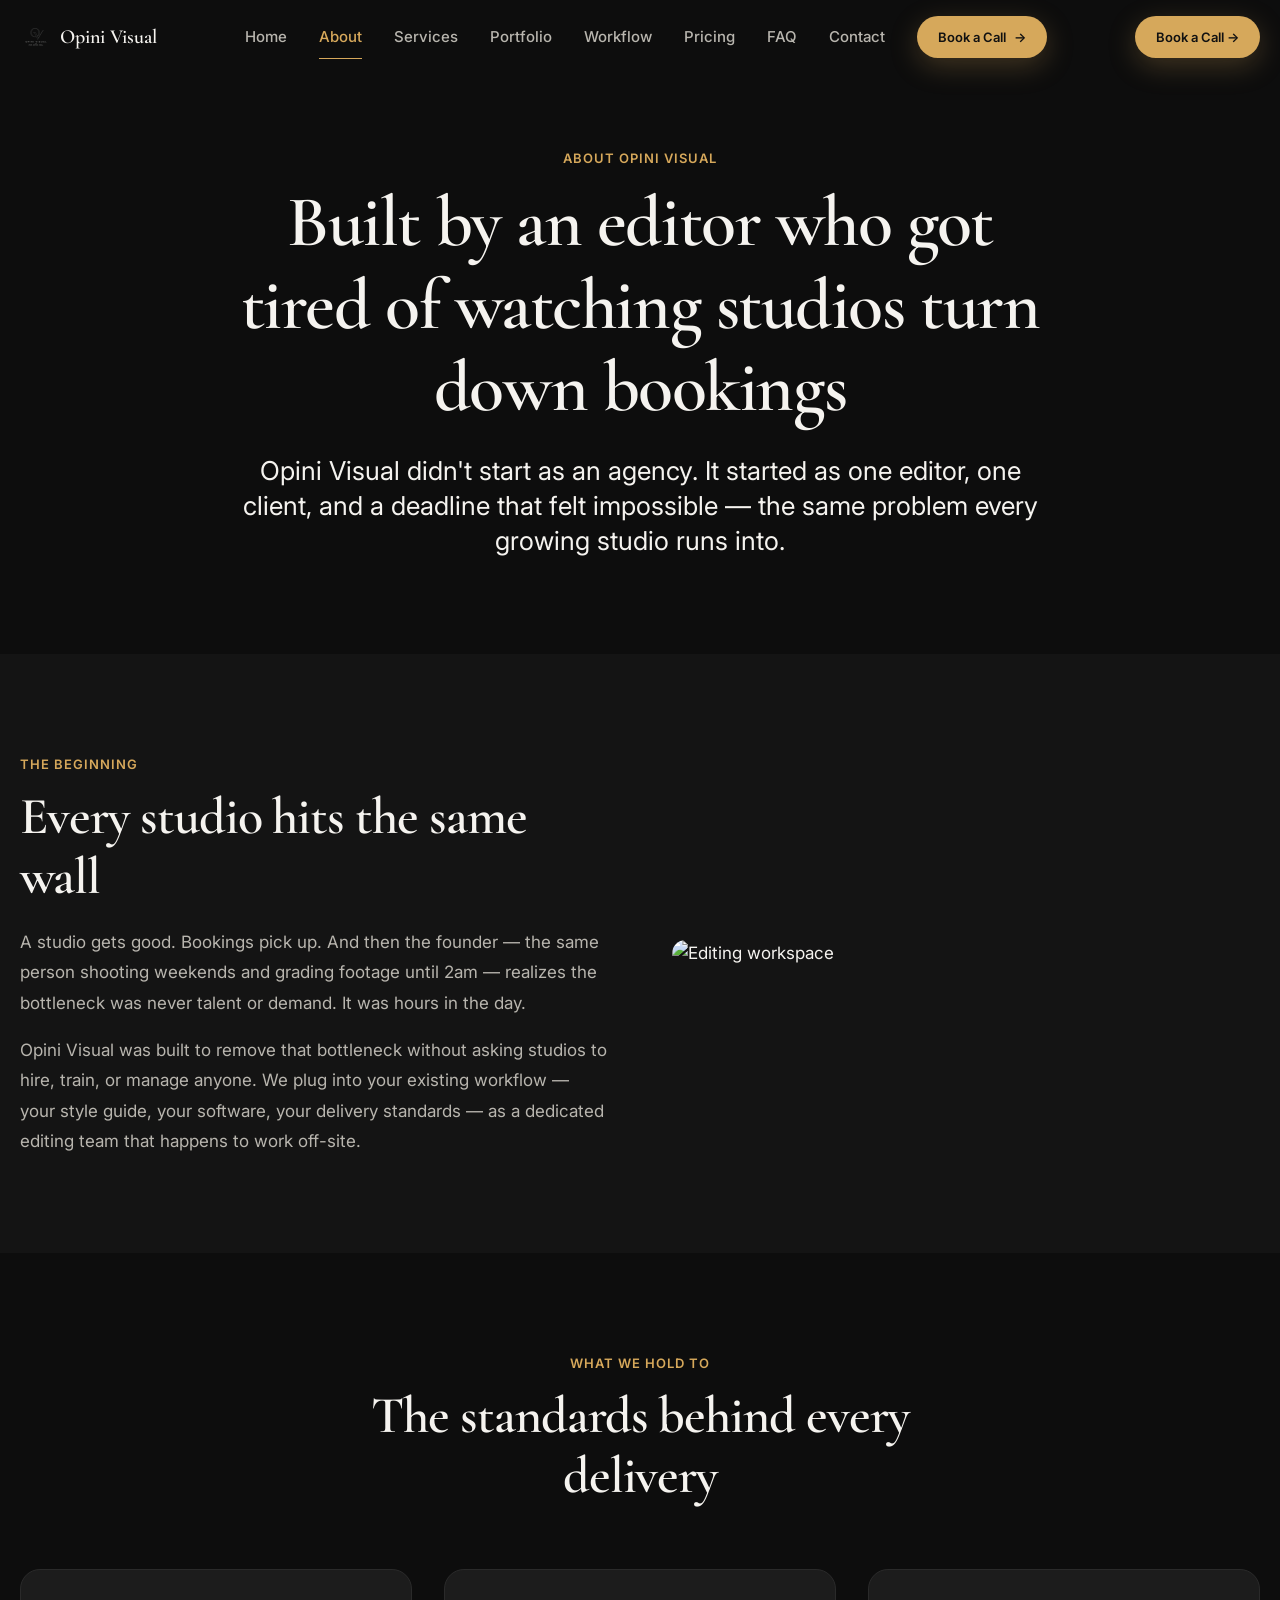
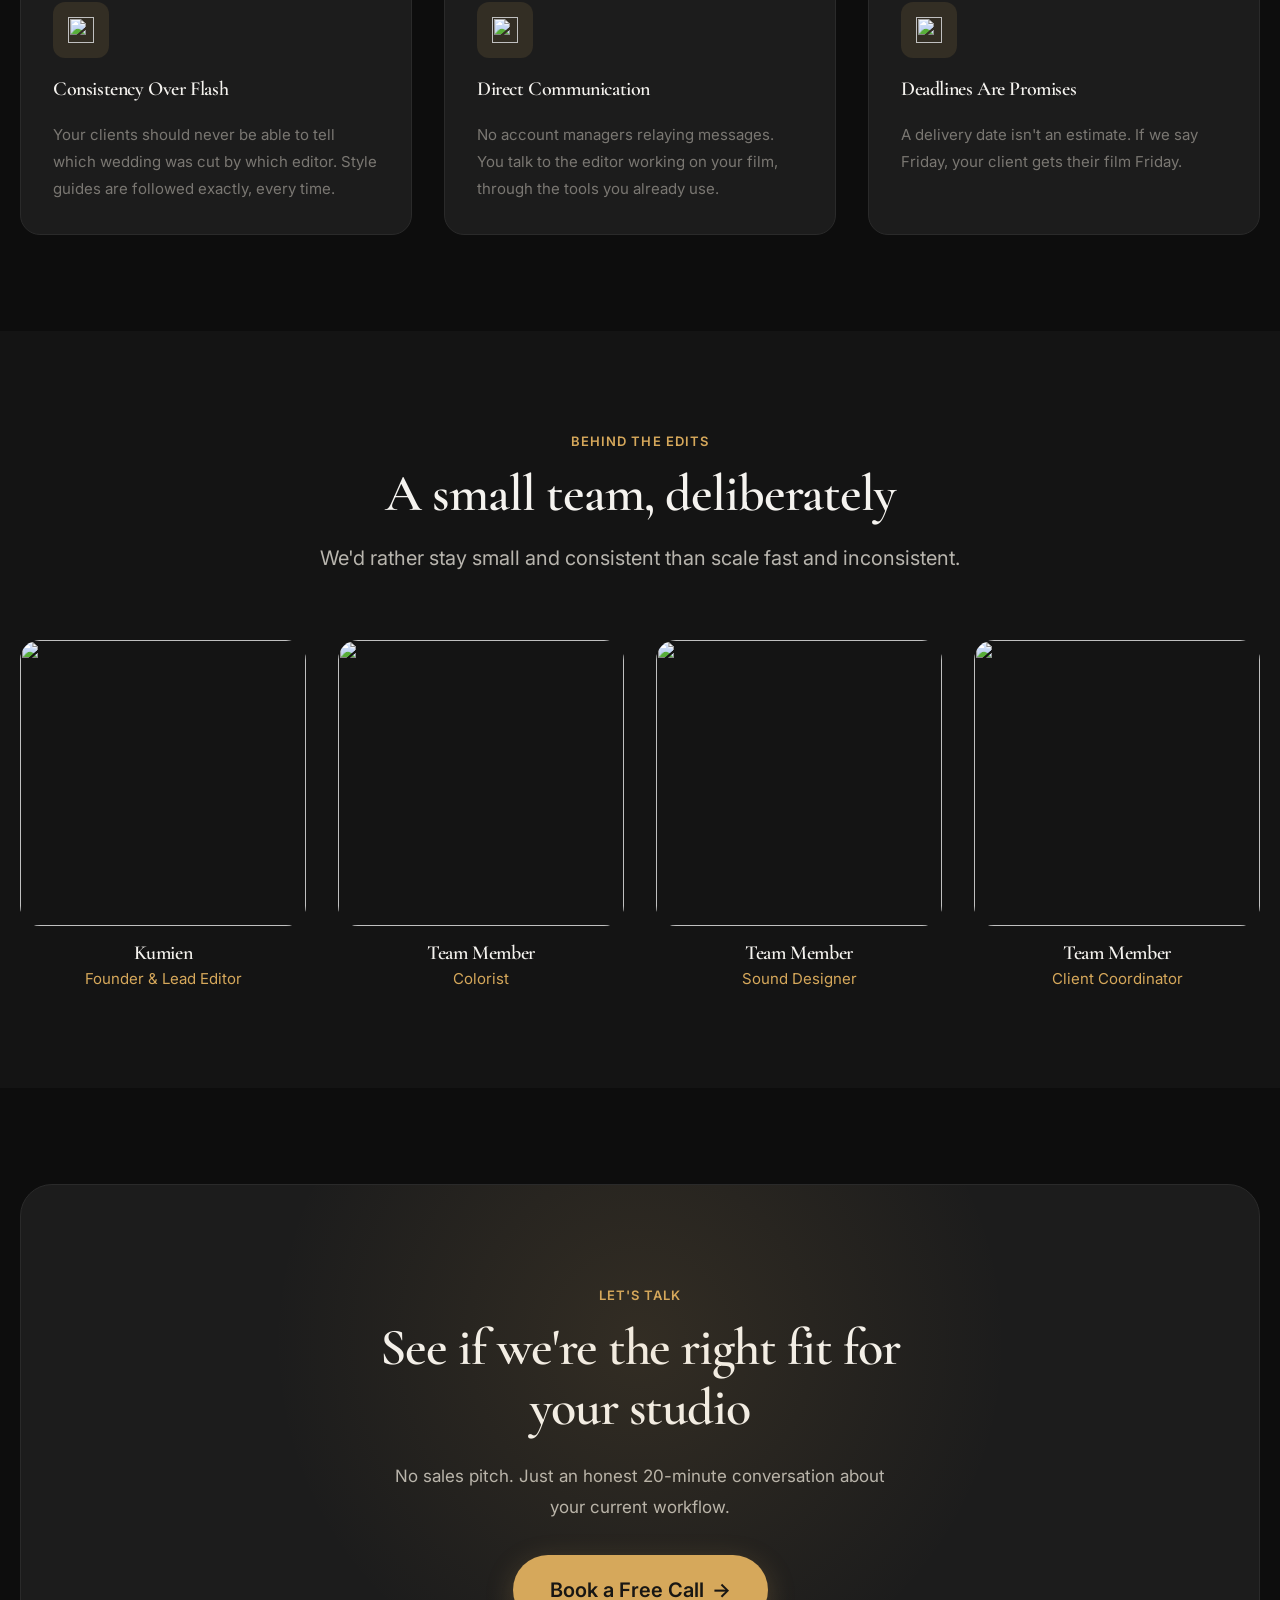
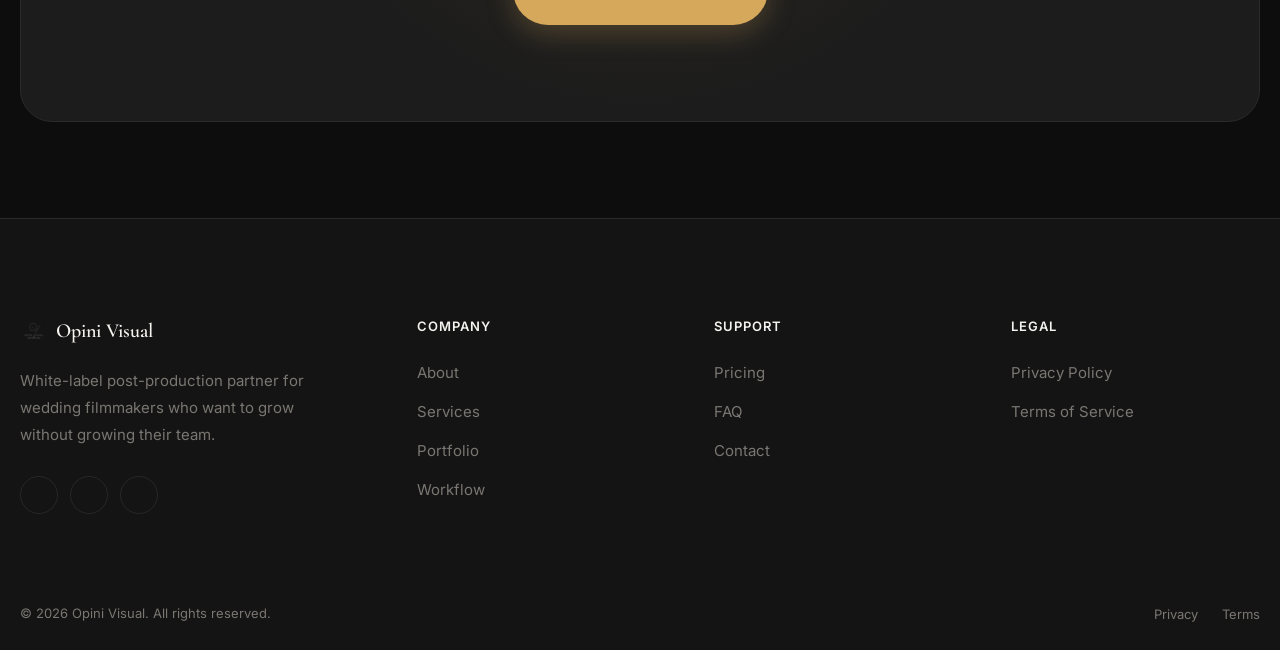
==== about.html @ df7e990d "Add files via upload Initial commit — website structure" ====
<!DOCTYPE html>
<html lang="en">
<head>
<meta charset="UTF-8">
<meta name="viewport" content="width=device-width, initial-scale=1.0">
<title>About — Opini Visual</title>
<meta name="description" content="Opini Visual started as a one-person edit bay and grew into the post-production team wedding studios call when they run out of hours in the week.">

<link rel="icon" type="image/png" href="assets/images/favicon.png">
<link rel="stylesheet" href="assets/css/main.css">

<link rel="preconnect" href="https://fonts.googleapis.com">
<link rel="preconnect" href="https://fonts.gstatic.com" crossorigin>
<link href="https://fonts.googleapis.com/css2?family=Cormorant+Garamond:wght@400;500;600;700&family=Inter:wght@400;500;600;700&display=swap" rel="stylesheet">
</head>
<body>

<!-- ============================================
     NAVBAR
============================================ -->
<header class="navbar">
    <div class="navbar-inner">

        <a href="index.html" class="navbar-logo">
            <img src="assets/images/logo.png" alt="Opini Visual">
            Opini Visual
        </a>

        <nav class="navbar-menu">
            <a href="index.html" class="navbar-link">Home</a>
            <a href="about.html" class="navbar-link is-active">About</a>
            <a href="services.html" class="navbar-link">Services</a>
            <a href="portfolio.html" class="navbar-link">Portfolio</a>
            <a href="workflow.html" class="navbar-link">Workflow</a>
            <a href="pricing.html" class="navbar-link">Pricing</a>
            <a href="faq.html" class="navbar-link">FAQ</a>
            <a href="contact.html" class="navbar-link">Contact</a>

            <a href="contact.html" class="btn btn-primary btn-sm">
                Book a Call
                <span class="btn-arrow">→</span>
            </a>
        </nav>

        <div class="navbar-actions">
            <a href="contact.html" class="btn btn-primary btn-sm hide-mobile">
                Book a Call
                <span class="btn-arrow">→</span>
            </a>
            <button class="navbar-toggle" aria-label="Buka menu">
                <span></span>
                <span></span>
                <span></span>
            </button>
        </div>

    </div>
</header>

<div class="navbar-backdrop"></div>


<!-- ============================================
     PAGE HEADER
============================================ -->
<section class="section" style="padding-top:calc(var(--space-24) + 3rem);">
    <div class="container-md text-center">
        <span class="eyebrow">About Opini Visual</span>
        <h1>Built by an editor who got tired of watching studios turn down bookings</h1>
        <p class="text-lead" style="margin:var(--space-6) auto 0; max-width:60ch;">
            Opini Visual didn't start as an agency. It started as one editor, one client,
            and a deadline that felt impossible — the same problem every growing studio runs into.
        </p>
    </div>
</section>


<!-- ============================================
     STORY — SPLIT LAYOUT
============================================ -->
<section class="section section-alt">
    <div class="container">
        <div class="split">

            <div class="reveal-left">
                <span class="eyebrow">The Beginning</span>
                <h2>Every studio hits the same wall</h2>
                <p style="margin-top:var(--space-5);">
                    A studio gets good. Bookings pick up. And then the founder — the same
                    person shooting weekends and grading footage until 2am — realizes the
                    bottleneck was never talent or demand. It was hours in the day.
                </p>
                <p style="margin-top:var(--space-4);">
                    Opini Visual was built to remove that bottleneck without asking studios
                    to hire, train, or manage anyone. We plug into your existing workflow —
                    your style guide, your software, your delivery standards — as a dedicated
                    editing team that happens to work off-site.
                </p>
            </div>

            <div class="split-media reveal-right">
                <img src="assets/images/team/founder-workspace.jpg" alt="Editing workspace">
            </div>

        </div>
    </div>
</section>


<!-- ============================================
     VALUES
============================================ -->
<section class="section">
    <div class="container">

        <div class="section-header text-center">
            <span class="eyebrow">What We Hold To</span>
            <h2>The standards behind every delivery</h2>
        </div>

        <div class="card-grid">

            <div class="card card-service reveal" data-reveal-group="values">
                <div class="card-service-icon">
                    <img src="assets/images/icons/consistency.png" alt="">
                </div>
                <h3>Consistency Over Flash</h3>
                <p>Your clients should never be able to tell which wedding was cut by which editor. Style guides are followed exactly, every time.</p>
            </div>

            <div class="card card-service reveal" data-reveal-group="values">
                <div class="card-service-icon">
                    <img src="assets/images/icons/communication.png" alt="">
                </div>
                <h3>Direct Communication</h3>
                <p>No account managers relaying messages. You talk to the editor working on your film, through the tools you already use.</p>
            </div>

            <div class="card card-service reveal" data-reveal-group="values">
                <div class="card-service-icon">
                    <img src="assets/images/icons/deadline.png" alt="">
                </div>
                <h3>Deadlines Are Promises</h3>
                <p>A delivery date isn't an estimate. If we say Friday, your client gets their film Friday.</p>
            </div>

        </div>

    </div>
</section>


<!-- ============================================
     TEAM
============================================ -->
<section class="section section-alt">
    <div class="container">

        <div class="section-header text-center">
            <span class="eyebrow">Behind the Edits</span>
            <h2>A small team, deliberately</h2>
            <p>We'd rather stay small and consistent than scale fast and inconsistent.</p>
        </div>

        <div class="card-grid card-grid-4">

            <div class="card card-team reveal" data-reveal-group="team">
                <div class="card-team-photo">
                    <img src="assets/images/team/editor-01.jpg" alt="">
                </div>
                <h4 class="card-team-name">Kumien</h4>
                <p class="card-team-role">Founder & Lead Editor</p>
            </div>

            <div class="card card-team reveal" data-reveal-group="team">
                <div class="card-team-photo">
                    <img src="assets/images/team/editor-02.jpg" alt="">
                </div>
                <h4 class="card-team-name">Team Member</h4>
                <p class="card-team-role">Colorist</p>
            </div>

            <div class="card card-team reveal" data-reveal-group="team">
                <div class="card-team-photo">
                    <img src="assets/images/team/editor-03.jpg" alt="">
                </div>
                <h4 class="card-team-name">Team Member</h4>
                <p class="card-team-role">Sound Designer</p>
            </div>

            <div class="card card-team reveal" data-reveal-group="team">
                <div class="card-team-photo">
                    <img src="assets/images/team/editor-04.jpg" alt="">
                </div>
                <h4 class="card-team-name">Team Member</h4>
                <p class="card-team-role">Client Coordinator</p>
            </div>

        </div>

    </div>
</section>


<!-- ============================================
     CTA BAND
============================================ -->
<section class="section">
    <div class="container">
        <div class="cta-band">
            <span class="eyebrow">Let's Talk</span>
            <h2>See if we're the right fit for your studio</h2>
            <p style="max-width:520px; margin:0 auto var(--space-8);">
                No sales pitch. Just an honest 20-minute conversation about your current workflow.
            </p>
            <a href="contact.html" class="btn btn-primary btn-lg">
                Book a Free Call
                <span class="btn-arrow">→</span>
            </a>
        </div>
    </div>
</section>


<!-- ============================================
     FOOTER
============================================ -->
<footer class="footer">
    <div class="footer-inner">

        <div class="footer-grid">

            <div class="footer-brand">
                <a href="index.html" class="footer-logo">
                    <img src="assets/images/logo.png" alt="Opini Visual">
                    Opini Visual
                </a>
                <p class="footer-tagline">
                    White-label post-production partner for wedding filmmakers who want to
                    grow without growing their team.
                </p>
                <div class="footer-social">
                    <a href="#" aria-label="Instagram"><img src="assets/images/icons/instagram.png" alt=""></a>
                    <a href="#" aria-label="YouTube"><img src="assets/images/icons/youtube.png" alt=""></a>
                    <a href="#" aria-label="LinkedIn"><img src="assets/images/icons/linkedin.png" alt=""></a>
                </div>
            </div>

            <div class="footer-col">
                <p class="footer-col-title">Company</p>
                <ul>
                    <li><a href="about.html">About</a></li>
                    <li><a href="services.html">Services</a></li>
                    <li><a href="portfolio.html">Portfolio</a></li>
                    <li><a href="workflow.html">Workflow</a></li>
                </ul>
            </div>

            <div class="footer-col">
                <p class="footer-col-title">Support</p>
                <ul>
                    <li><a href="pricing.html">Pricing</a></li>
                    <li><a href="faq.html">FAQ</a></li>
                    <li><a href="contact.html">Contact</a></li>
                </ul>
            </div>

            <div class="footer-col">
                <p class="footer-col-title">Legal</p>
                <ul>
                    <li><a href="privacy.html">Privacy Policy</a></li>
                    <li><a href="terms.html">Terms of Service</a></li>
                </ul>
            </div>

        </div>

        <div class="footer-bottom">
            <p class="footer-copyright">© <span data-current-year></span> Opini Visual. All rights reserved.</p>
            <div class="footer-legal">
                <a href="privacy.html">Privacy</a>
                <a href="terms.html">Terms</a>
            </div>
        </div>

    </div>
</footer>


<!-- ============================================
     SCRIPTS
============================================ -->
<script src="assets/js/navbar.js" defer></script>
<script src="assets/js/hero.js" defer></script>
<script src="assets/js/counter.js" defer></script>
<script src="assets/js/testimonials.js" defer></script>
<script src="assets/js/portfolio.js" defer></script>
<script src="assets/js/faq.js" defer></script>
<script src="assets/js/form.js" defer></script>
<script src="assets/js/animation.js" defer></script>
<script src="assets/js/main.js" defer></script>

</body>
</html>
---- assets/css/main.css ----
/* ==========================================================
   MAIN.CSS
   Opini Visual
   Version 1.0

   Entry point tunggal untuk seluruh stylesheet website.
   Cukup satu file ini yang di-link di <head> setiap halaman
   HTML:

       <link rel="stylesheet" href="assets/css/main.css">

   Urutan @import di bawah ini DISENGAJA dan tidak boleh
   diacak — setiap layer bergantung pada layer sebelumnya:

   1. reset        → menyamakan baseline semua browser
   2. variables    → design tokens (warna, font, spacing, dst)
   3. typography   → gaya teks dasar, pakai token dari variables
   4. buttons      → komponen tombol
   5. navigation   → navbar
   6. footer       → footer
   7. cards        → komponen card
   8. forms        → komponen form
   9. animation    → keyframes & utility animasi
   10. sections    → layout tingkat section (hero, split, dll)
   11. responsive  → override & utility lintas breakpoint,
                     WAJIB paling akhir agar bisa menimpa
                     semua rule sebelumnya.
========================================================== */

@import url("reset.css");
@import url("variables.css");
@import url("typography.css");
@import url("buttons.css");
@import url("navigation.css");
@import url("footer.css");
@import url("cards.css");
@import url("forms.css");
@import url("animation.css");
@import url("sections.css");
@import url("responsive.css");
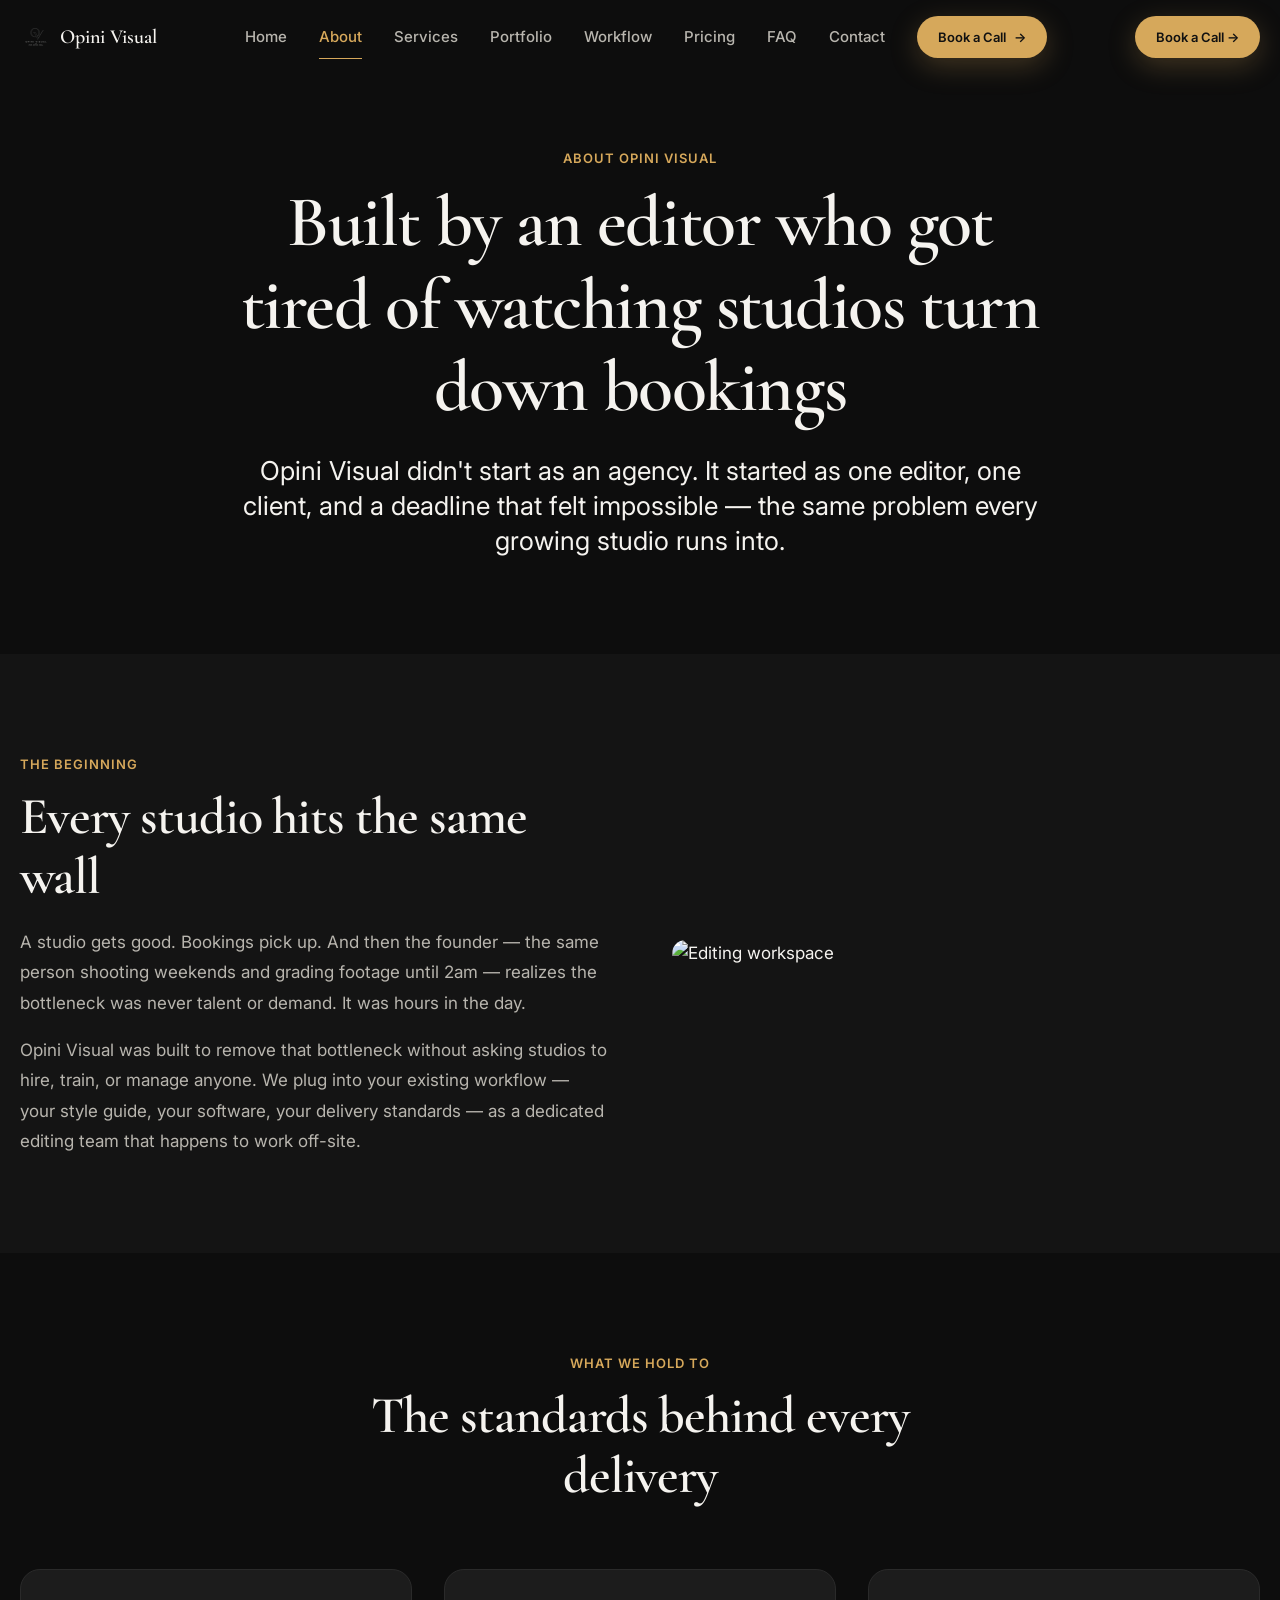
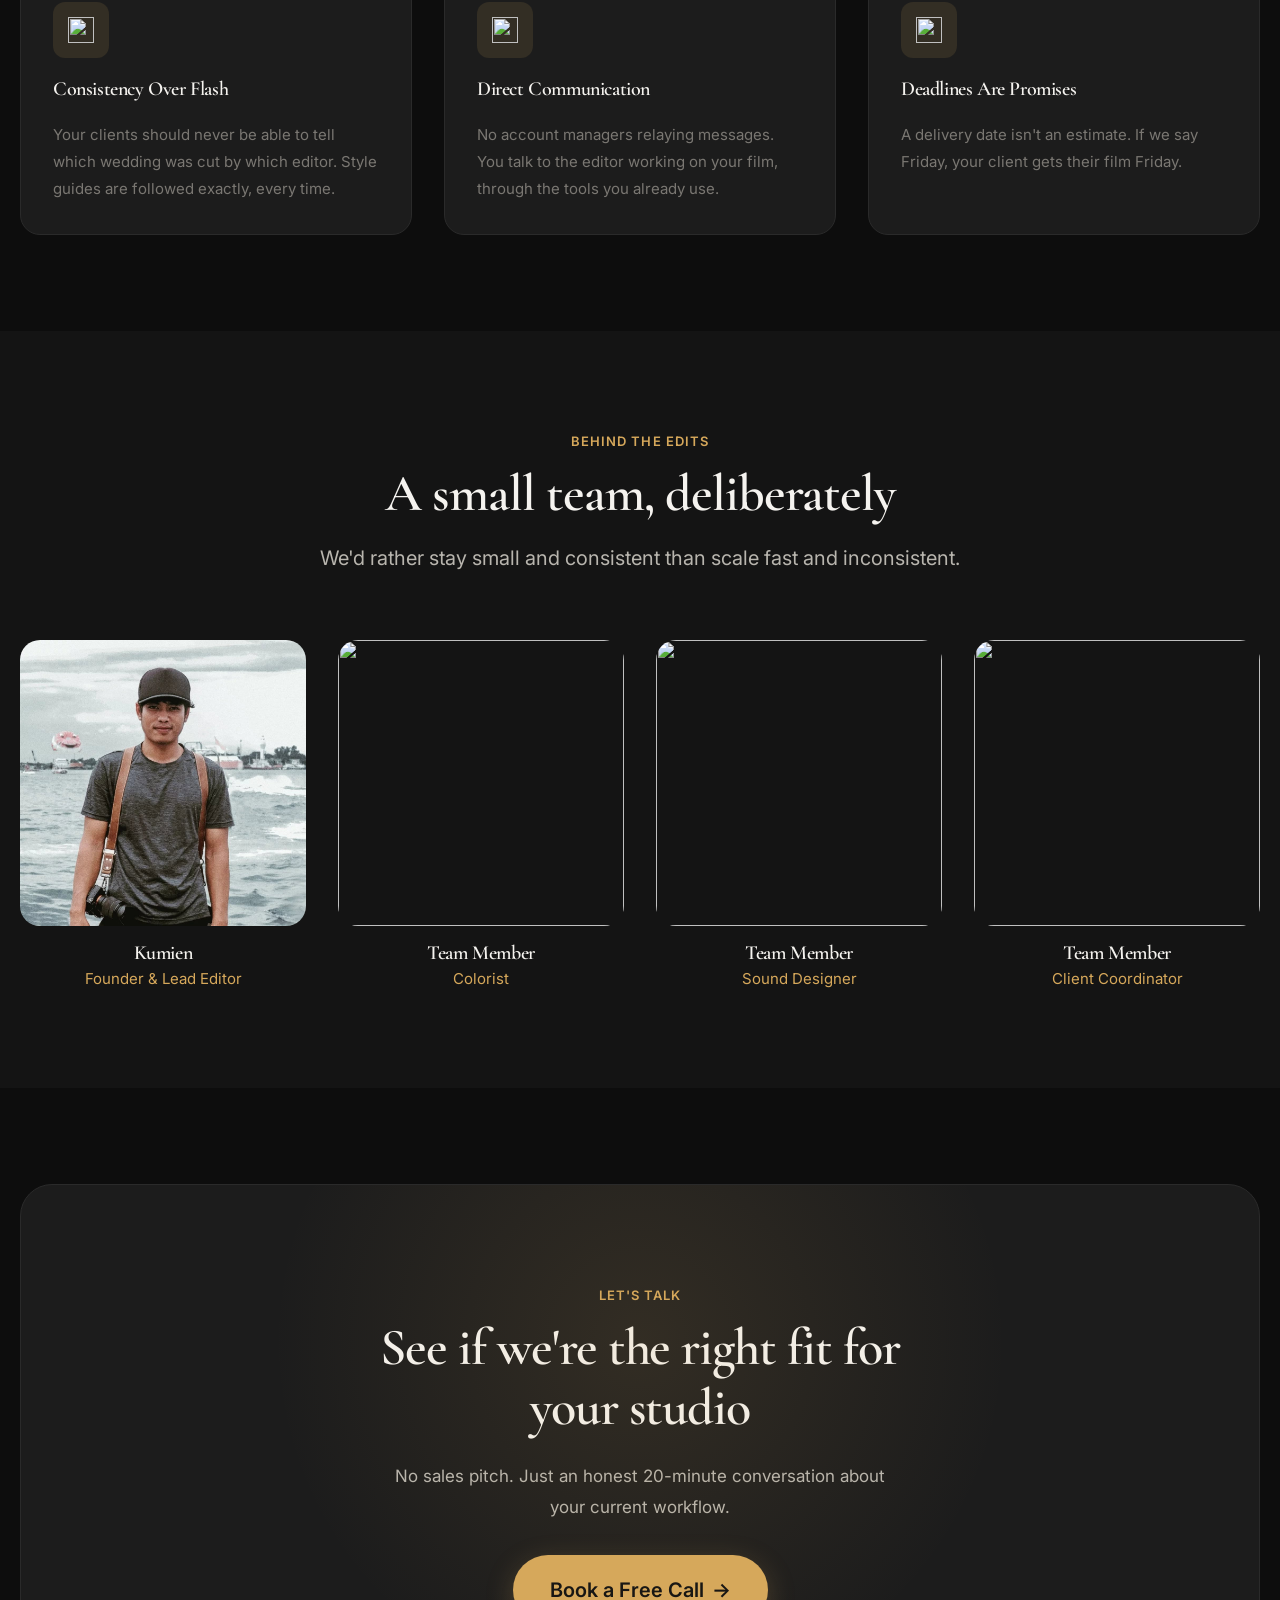
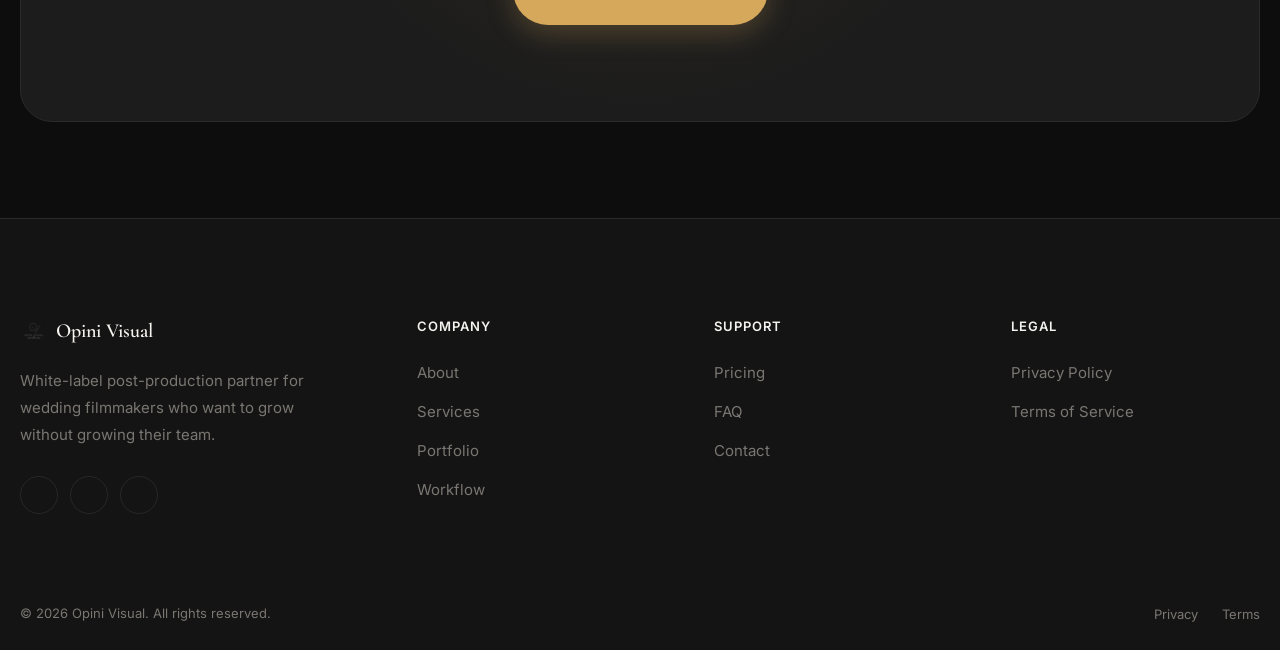
==== commit 0edd0752: "Update about.html" ====
--- a/about.html
+++ b/about.html
@@ -99,7 +99,7 @@
             </div>
 
             <div class="split-media reveal-right">
-                <img src="assets/images/team/founder-workspace.jpg" alt="Editing workspace">
+                <img src="assets/images/team/founder-workspace.png" alt="Editing workspace">
             </div>
 
         </div>
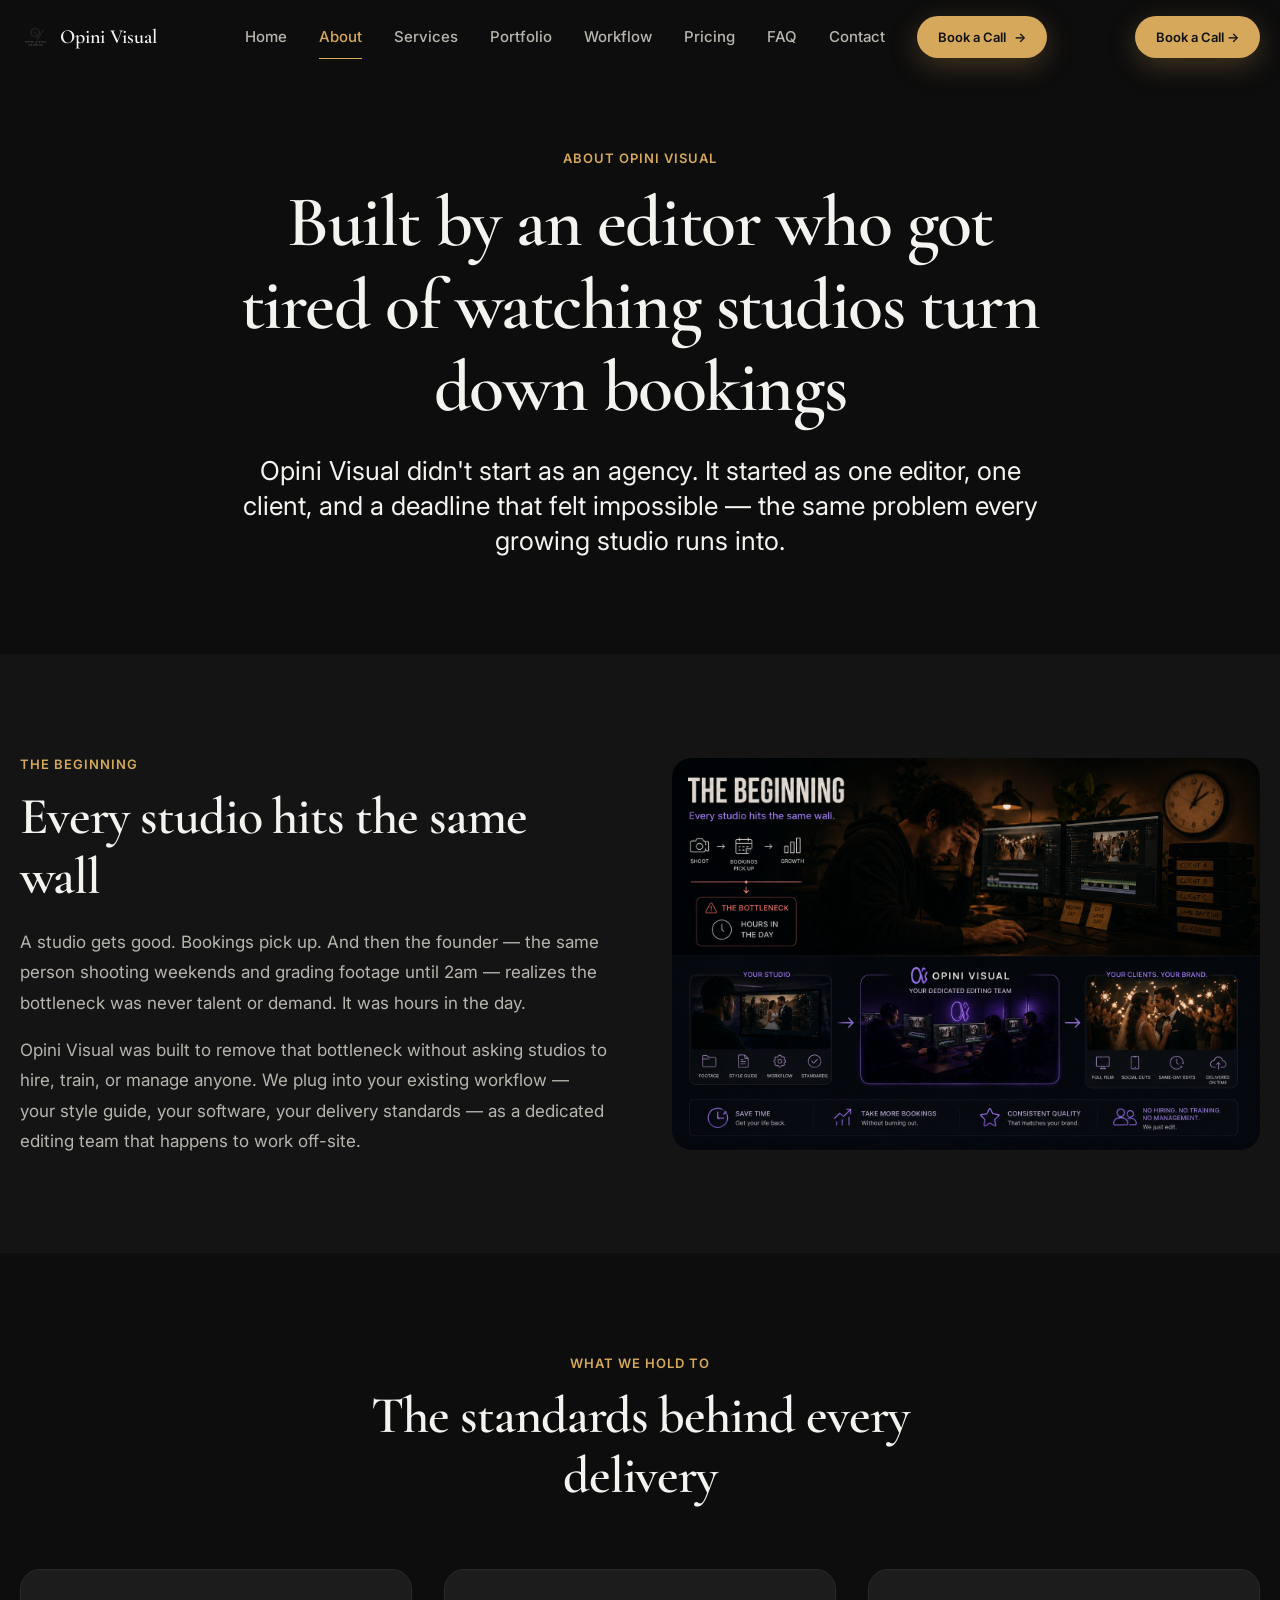
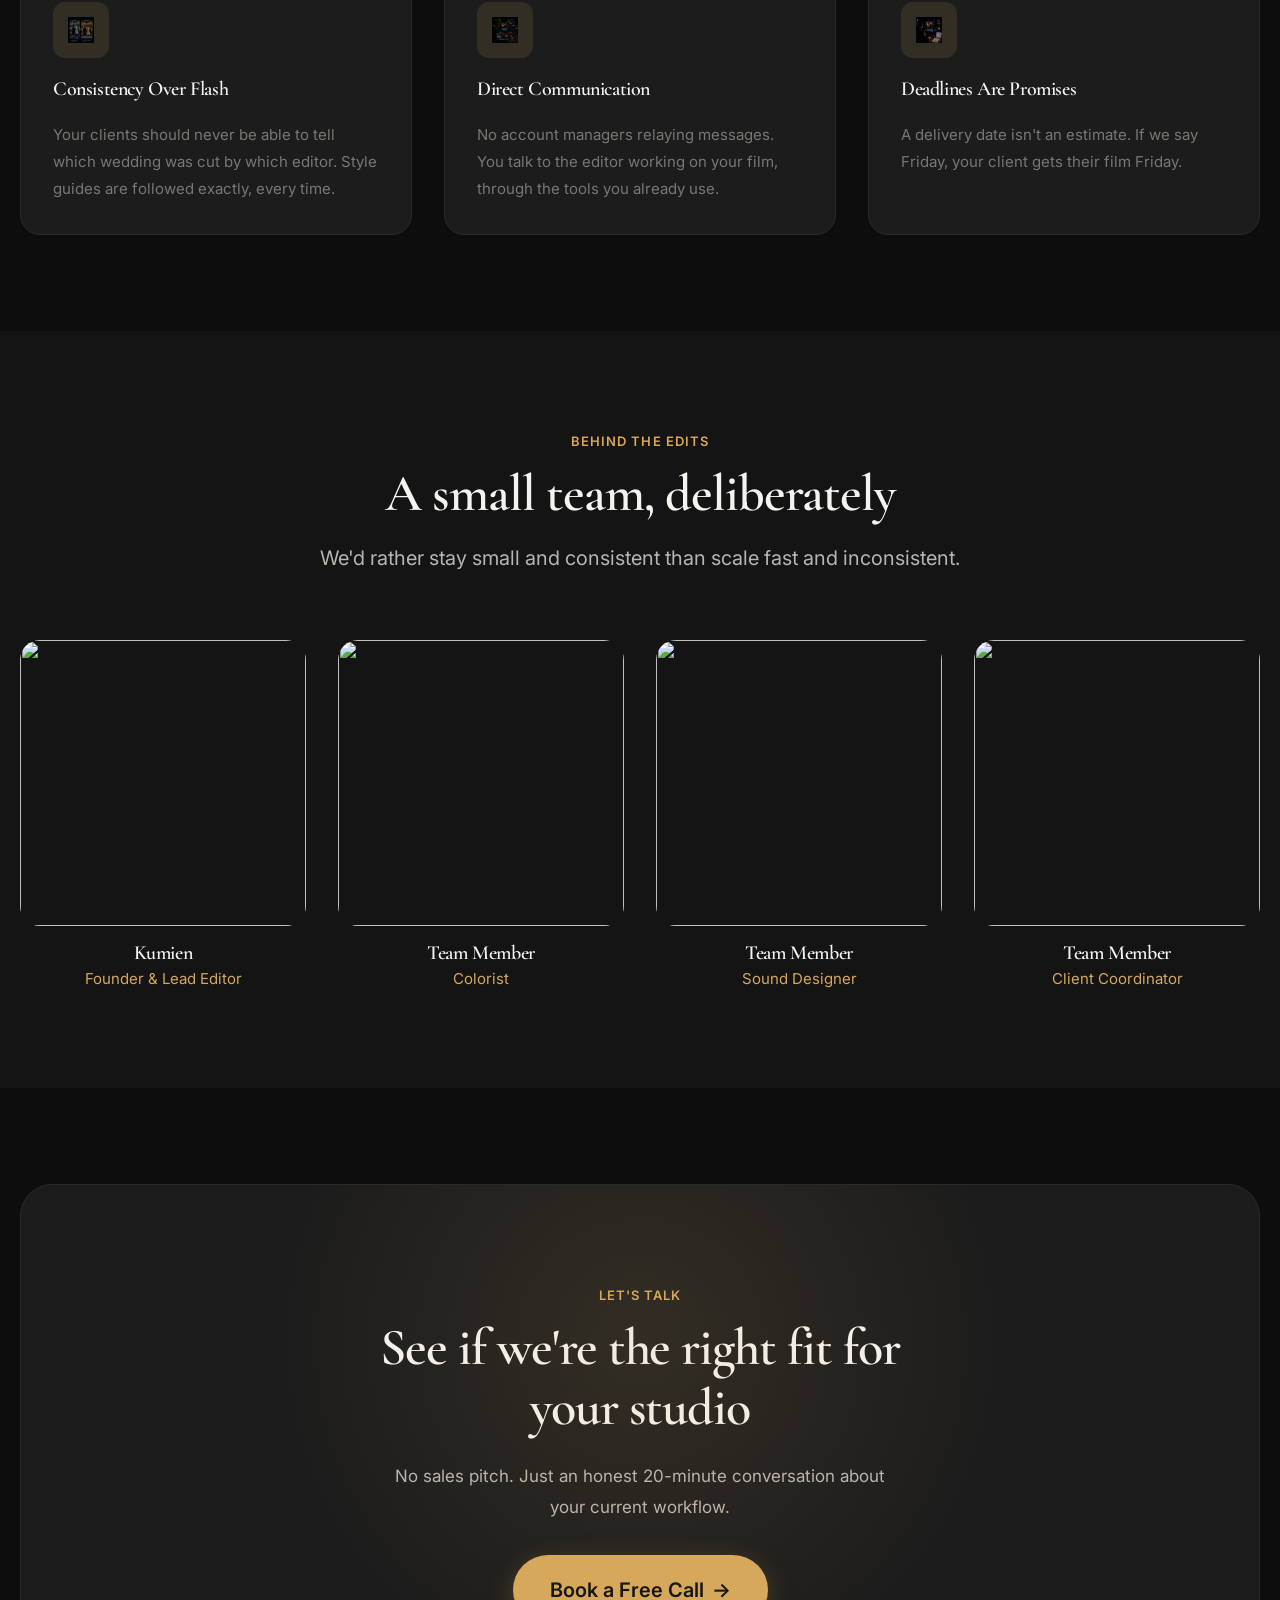
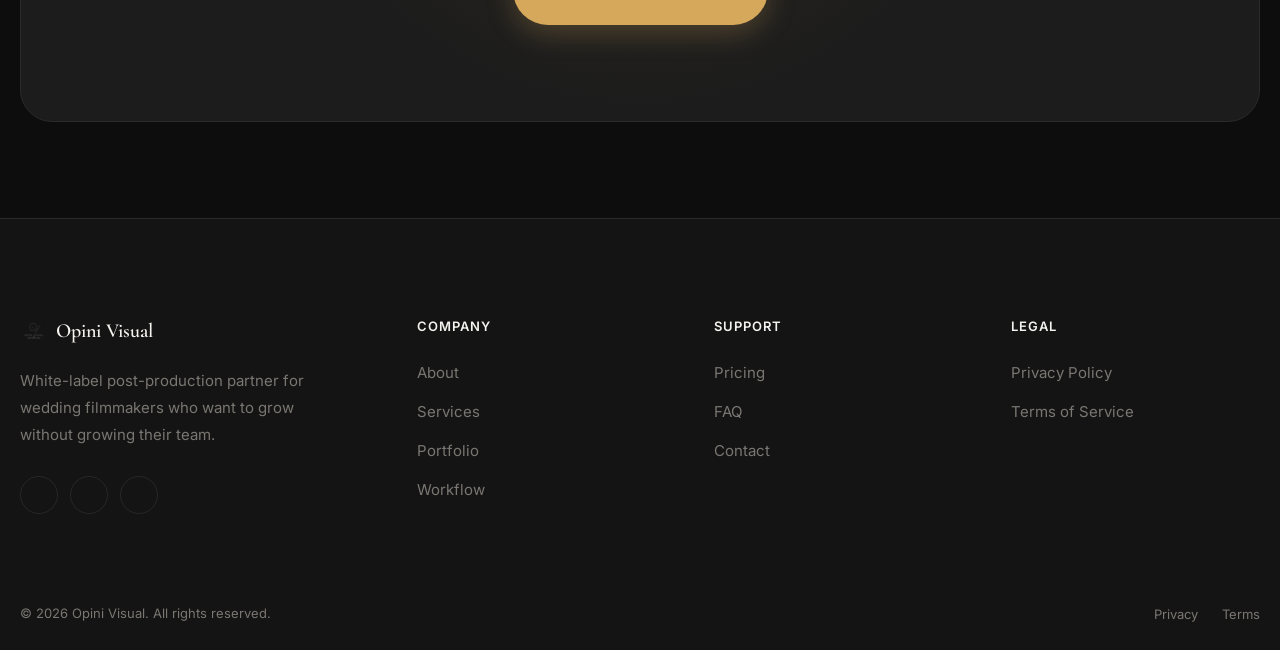
==== commit 279a978d: "Add files via upload Change v2" ====
--- a/about.html
+++ b/about.html
@@ -166,7 +166,7 @@
 
             <div class="card card-team reveal" data-reveal-group="team">
                 <div class="card-team-photo">
-                    <img src="assets/images/team/editor-01.jpg" alt="">
+                    <img src="assets/images/team/editor-01.png" alt="">
                 </div>
                 <h4 class="card-team-name">Kumien</h4>
                 <p class="card-team-role">Founder & Lead Editor</p>
@@ -174,7 +174,7 @@
 
             <div class="card card-team reveal" data-reveal-group="team">
                 <div class="card-team-photo">
-                    <img src="assets/images/team/editor-02.jpg" alt="">
+                    <img src="assets/images/team/editor-02.png" alt="">
                 </div>
                 <h4 class="card-team-name">Team Member</h4>
                 <p class="card-team-role">Colorist</p>
@@ -182,7 +182,7 @@
 
             <div class="card card-team reveal" data-reveal-group="team">
                 <div class="card-team-photo">
-                    <img src="assets/images/team/editor-03.jpg" alt="">
+                    <img src="assets/images/team/editor-03.png" alt="">
                 </div>
                 <h4 class="card-team-name">Team Member</h4>
                 <p class="card-team-role">Sound Designer</p>
@@ -190,7 +190,7 @@
 
             <div class="card card-team reveal" data-reveal-group="team">
                 <div class="card-team-photo">
-                    <img src="assets/images/team/editor-04.jpg" alt="">
+                    <img src="assets/images/team/editor-04.png" alt="">
                 </div>
                 <h4 class="card-team-name">Team Member</h4>
                 <p class="card-team-role">Client Coordinator</p>
